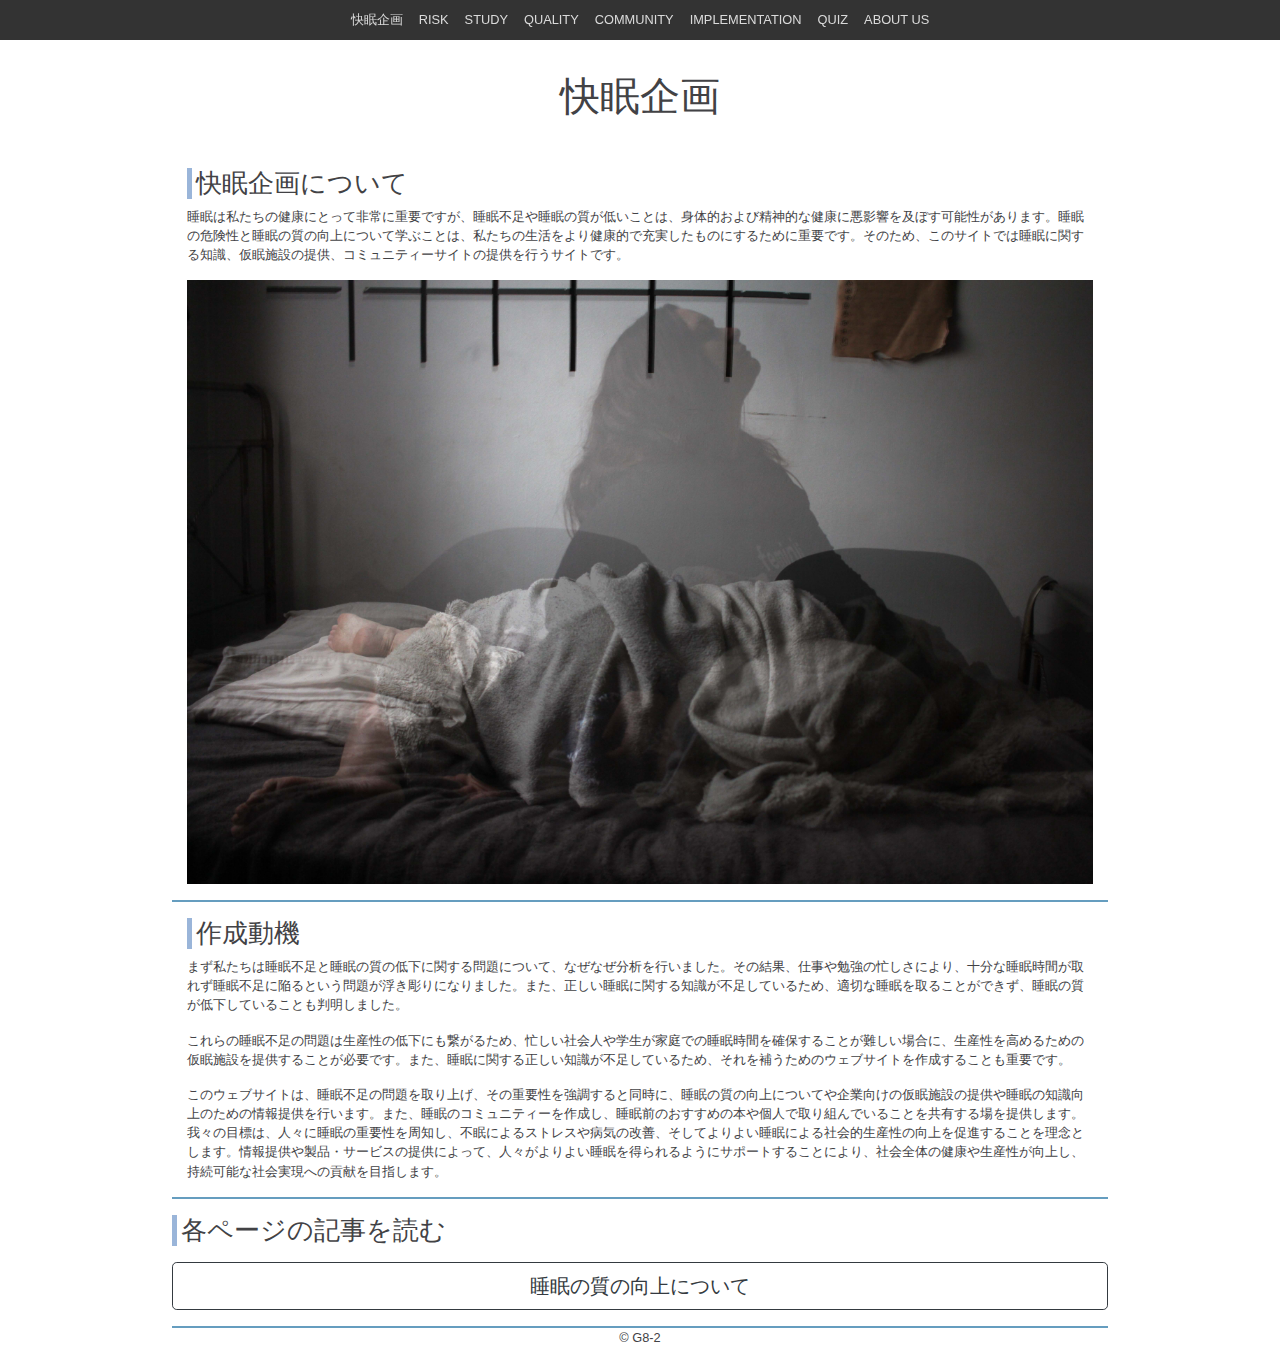
==== index.html @ 1ee4978c "[update] add botton on index.html" ====
<!DOCTYPE html>
<html lang="ja">
<head>
  <meta charset="UTF-8">
  <meta name="author" content="G8">
  <title>TOPページ | 快眠企画</title>
  <link rel="icon" href="favicon.ico">
  <meta name="viewport" content="width=device-width,initial-scale=1">

  <!-- css -->
  <link rel="stylesheet" href="assets/css/reset.css">
  <link rel="stylesheet" href="assets/css/bootstrap.min.css">
  <link rel="stylesheet" href="assets/css/style.css">
  <link rel="stylesheet" href="assets/css/hamberger.css">

  <!-- javascript -->
  <script src="assets/js/jquery.min.js"></script>
  <script src="assets/js/popper.min.js"></script>
  <script src="assets/js/bootstrap.min.js"></script>
  <script src="assets/js/main.js" defer></script>
</head>

<body>
  <div id="wrapper">
    <header class="d-flex align-items-center flex-grow-1 sticky-top">
      <input type="checkbox" id="overlay-input" />
      <label for="overlay-input" id="overlay-button"><span></span></label>
      <nav id="overlay">
        <ul class="uppercase-text d-flex gap-2 justify-content-between align-items-center mb-0">
          <li><a href="index.html">快眠企画</a></li>
          <li><a href="risk.html">risk</a></li>
          <li><a href="study.html">study</a></li>
          <li><a href="quality.html">quality</a></li>
          <li><a href="community.html">community</a></li>
          <li><a href="implementation.html">implementation</a></li>
          <li><a href="quiz.html">quiz</a></li>
          <li><a href="about us.html">about us</a></li>
      </nav>
    </header>
    
    <main>
      <h1 class="text-center mb-5">快眠企画</h1>

      <section class="container mb-3">
        <h2>快眠企画について</h2>
        <p>睡眠は私たちの健康にとって非常に重要ですが、睡眠不足や睡眠の質が低いことは、身体的および精神的な健康に悪影響を及ぼす可能性があります。睡眠の危険性と睡眠の質の向上について学ぶことは、私たちの生活をより健康的で充実したものにするために重要です。そのため、このサイトでは睡眠に関する知識、仮眠施設の提供、コミュニティーサイトの提供を行うサイトです。</p>
        <img class="img-fluid pb-3" src="assets/images/index_1.jpg" alt="サンプル画像">
      </section>  
      
      <section class="container mb-3">
        <h2>作成動機</h2>
        <p>まず私たちは睡眠不足と睡眠の質の低下に関する問題について、なぜなぜ分析を行いました。その結果、仕事や勉強の忙しさにより、十分な睡眠時間が取れず睡眠不足に陥るという問題が浮き彫りになりました。また、正しい睡眠に関する知識が不足しているため、適切な睡眠を取ることができず、睡眠の質が低下していることも判明しました。</p>
        <p>これらの睡眠不足の問題は生産性の低下にも繋がるため、忙しい社会人や学生が家庭での睡眠時間を確保することが難しい場合に、生産性を高めるための仮眠施設を提供することが必要です。また、睡眠に関する正しい知識が不足しているため、それを補うためのウェブサイトを作成することも重要です。</p>
        <p>このウェブサイトは、睡眠不足の問題を取り上げ、その重要性を強調すると同時に、睡眠の質の向上についてや企業向けの仮眠施設の提供や睡眠の知識向上のための情報提供を行います。また、睡眠のコミュニティーを作成し、睡眠前のおすすめの本や個人で取り組んでいることを共有する場を提供します。我々の目標は、人々に睡眠の重要性を周知し、不眠によるストレスや病気の改善、そしてよりよい睡眠による社会的生産性の向上を促進することを理念とします。情報提供や製品・サービスの提供によって、人々がよりよい睡眠を得られるようにサポートすることにより、社会全体の健康や生産性が向上し、持続可能な社会実現への貢献を目指します。</p>
      </section>

      <section>
        <h2>各ページの記事を読む</h2>
        <div class="my-3">
          <a href="quality.html"><button type="button" class="btn btn-outline-dark btn-lg btn-block mb-2">睡眠の質の向上について</button></a>
        </div>
      </section>

    </main>

    <footer>
		  © G8-2
    </footer>
    </div>
</body>
</html>
---- assets/css/style.css ----
@charset "utf-8";

/* Color Theme Swatches in Hex */
.Lippe-1-hex { color: #DCE4F2; }
.Lippe-2-hex { color: #9AB5D9; }
.Lippe-3-hex { color: #659DBF; }
.Lippe-4-hex { color: #F0F1F2; }
.Lippe-5-hex { color: #72DBF2; }

body, a {
  color: #424245;
  font-size: .8rem;
}

main, header nav {
  max-width: 1000px;
  margin: 0 auto;
}

.uppercase-text {
  text-transform: uppercase;
}

.gap-2 > * {
  margin: 0.5rem;
}

header {
  z-index: 1;
  width: 100%;
  background-color: rgba(0, 0, 0, .8);
  height: 40px;
}
header nav ul {
  height: 40px;
}
header nav ul li a {
  color: #DADADA;
}
header nav ul li a:hover {
  color: #f5f5f5;
  text-decoration: none;
}

main {
  min-height: calc(100vh - 80px);
  padding: 2rem 2rem 0 2rem;
}

footer {
  text-align: center;
  height: 40px;
}

.img-box {
  display: flex;
  justify-content: center;
  align-items: center;
  height: 100%;
}
.img-box img {
  width: 100%;
  margin-bottom: 20px;
}

section h2, section h6 {
  font-size: 1.6rem;
  border-left: 5px solid #9AB5D9;
  padding-left: 4px;
}

section {
  border-bottom: 2px solid #659DBF;
}

@media screen and (max-width: 900px) {
  
}
---- assets/css/hamberger.css ----
/* hambarger menu */
#overlay-button {
  display: none;
}
#overlay-button {
  padding: 18px 11px;
  z-index: 5;
  cursor: pointer;
  user-select: none;
}
#overlay-button span {
  height: 2px;
  width: 15px;
  margin-top: 8px;
  border-radius: 1px;
  background-color: #DCE4F2;
  position: relative;
  display: block;
  transition: all .2s ease-in-out;
}
#overlay-button span:before {
  top: -5px;
  visibility: visible;
}
#overlay-button span:after {
  top: 5px;
}
#overlay-button span:before, #overlay-button span:after {
  height: 2px;
  width: 15px;
  border-radius: 1px;
  background-color: #DCE4F2;
  position: absolute;
  content: "";
  transition: all .2s ease-in-out;
}
#overlay-button:hover span, #overlay-button:hover span:before, #overlay-button:hover span:after {
  background: #F0F1F2;
}
#overlay-input {
  display: none; 
}
#overlay-input:checked ~ #overlay {
  visibility: visible; 
}
#overlay-input:checked ~ #overlay-button:hover span, #overlay-input:checked ~ #overlay-button span {
  background: transparent;
}
#overlay-input:checked ~ #overlay-button span:before {
  transform: rotate(45deg) translate(7px, 7px);
}
#overlay-input:checked ~ #overlay-button span:after {
  transform: rotate(-45deg) translate(7px, -7px);
}

@media screen and (max-width: 600px) {

  /* hamberger menu */
  #overlay-button {
    display: block;
  }  
  #overlay {
    height: 100vh;
    width: 100vw;
    background: #659DBF;
    color: white;
    z-index: 2;
    visibility: hidden;
    position: fixed;
    top: 0;
    left: 0;
  }
  #overlay ul {
    display: flex;
    justify-content: center;
    align-items: center;
    flex-direction: column;
    text-align: center;
    height: 100vh;
    padding-left: 0;
    padding-top: 10vh;
    padding-bottom: 10vh;
    list-style-type: none;
  }
  #overlay ul li {
    padding: 1em;
  }
  #overlay ul li a {
    color: #fff;
    text-decoration: none;
    font-size: 1.5em;
  }
  #overlay ul li a:hover {
    color: #DCE4F2;
  }

}
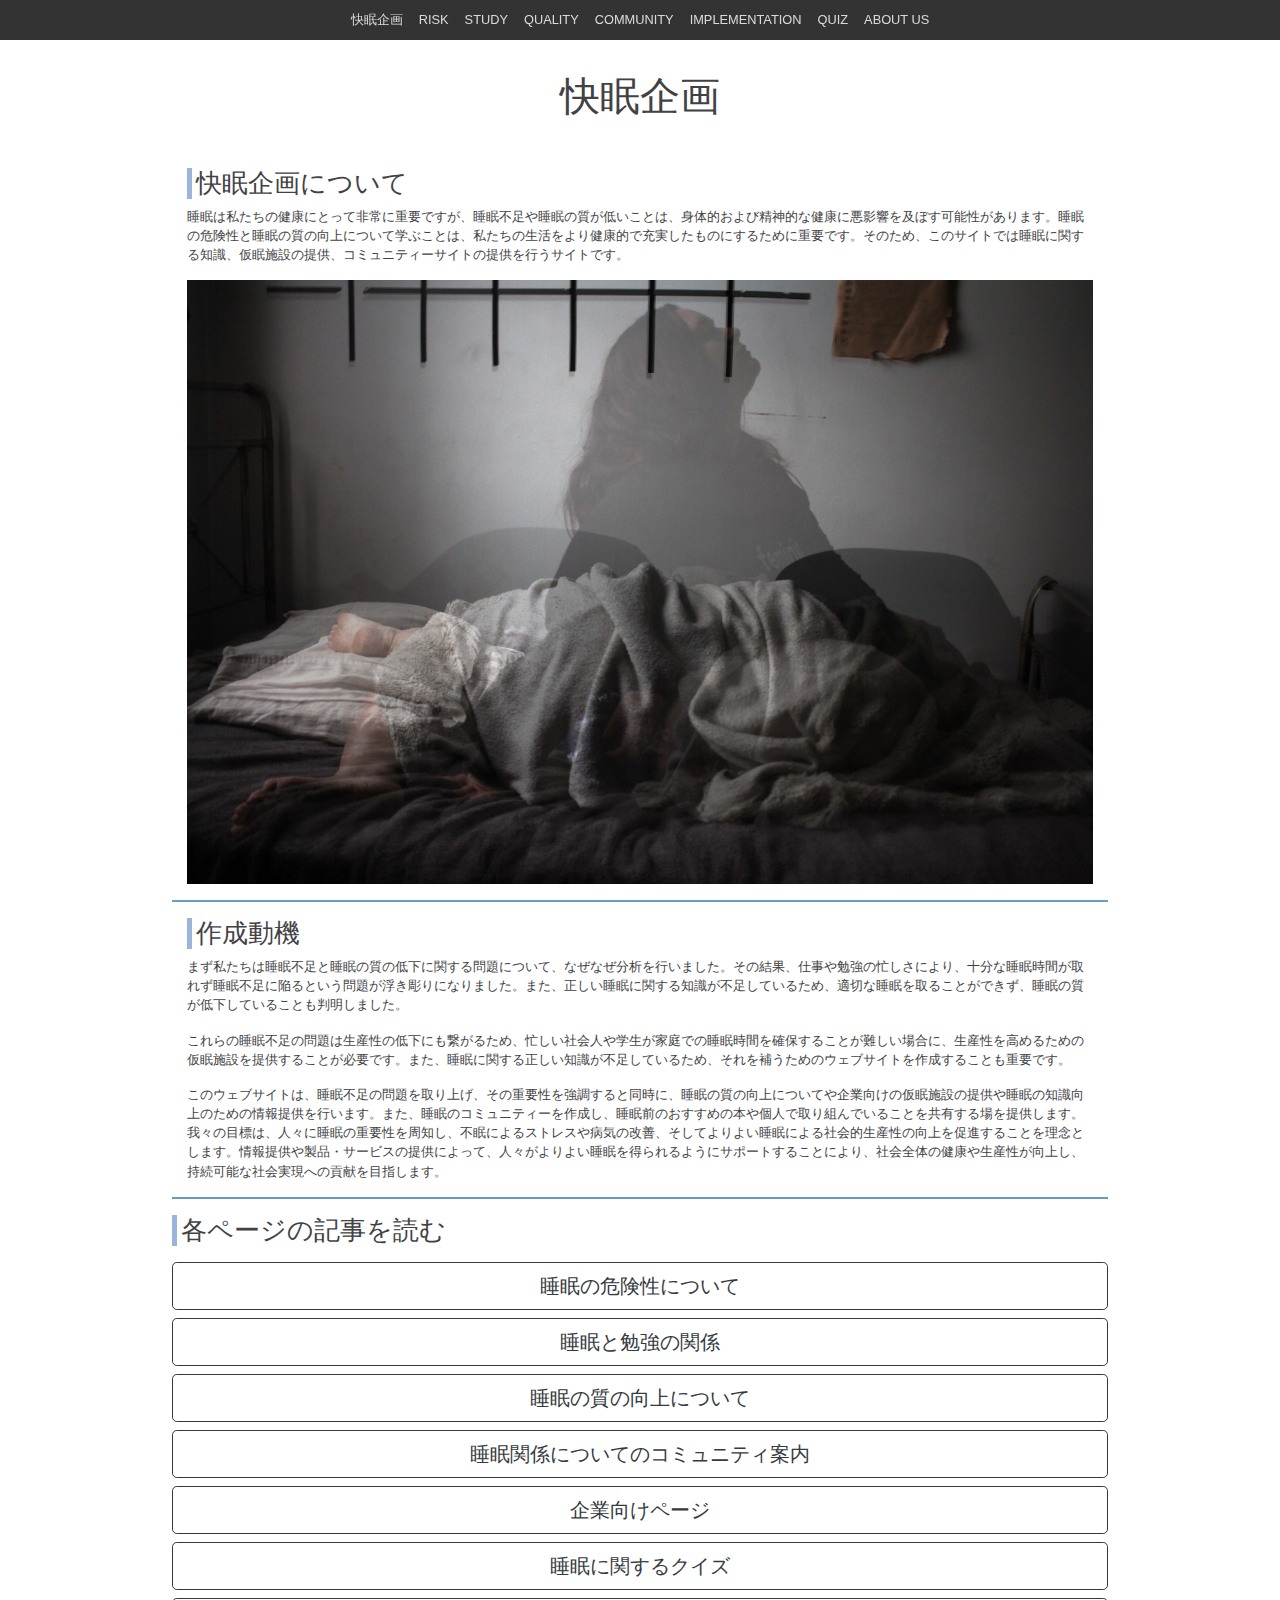
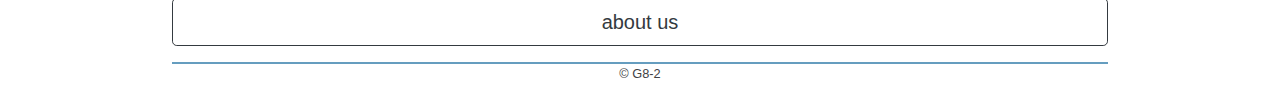
==== commit 1b42f68b: "[update] button index.html" ====
--- a/index.html
+++ b/index.html
@@ -57,7 +57,13 @@
       <section>
         <h2>各ページの記事を読む</h2>
         <div class="my-3">
+          <a href="risk.html"><button type="button" class="btn btn-outline-dark btn-lg btn-block mb-2">睡眠の危険性について</button></a>
+          <a href="study.html"><button type="button" class="btn btn-outline-dark btn-lg btn-block mb-2">睡眠と勉強の関係 </button></a>
           <a href="quality.html"><button type="button" class="btn btn-outline-dark btn-lg btn-block mb-2">睡眠の質の向上について</button></a>
+          <a href="community.html"><button type="button" class="btn btn-outline-dark btn-lg btn-block mb-2">睡眠関係についてのコミュニティ案内</button></a>
+          <a href="implementation.html"><button type="button" class="btn btn-outline-dark btn-lg btn-block mb-2">企業向けページ</button></a>
+          <a href="quiz.html"><button type="button" class="btn btn-outline-dark btn-lg btn-block mb-2">睡眠に関するクイズ</button></a>
+          <a href="aboutus.html"><button type="button" class="btn btn-outline-dark btn-lg btn-block mb-2">about us</button></a>
         </div>
       </section>
 
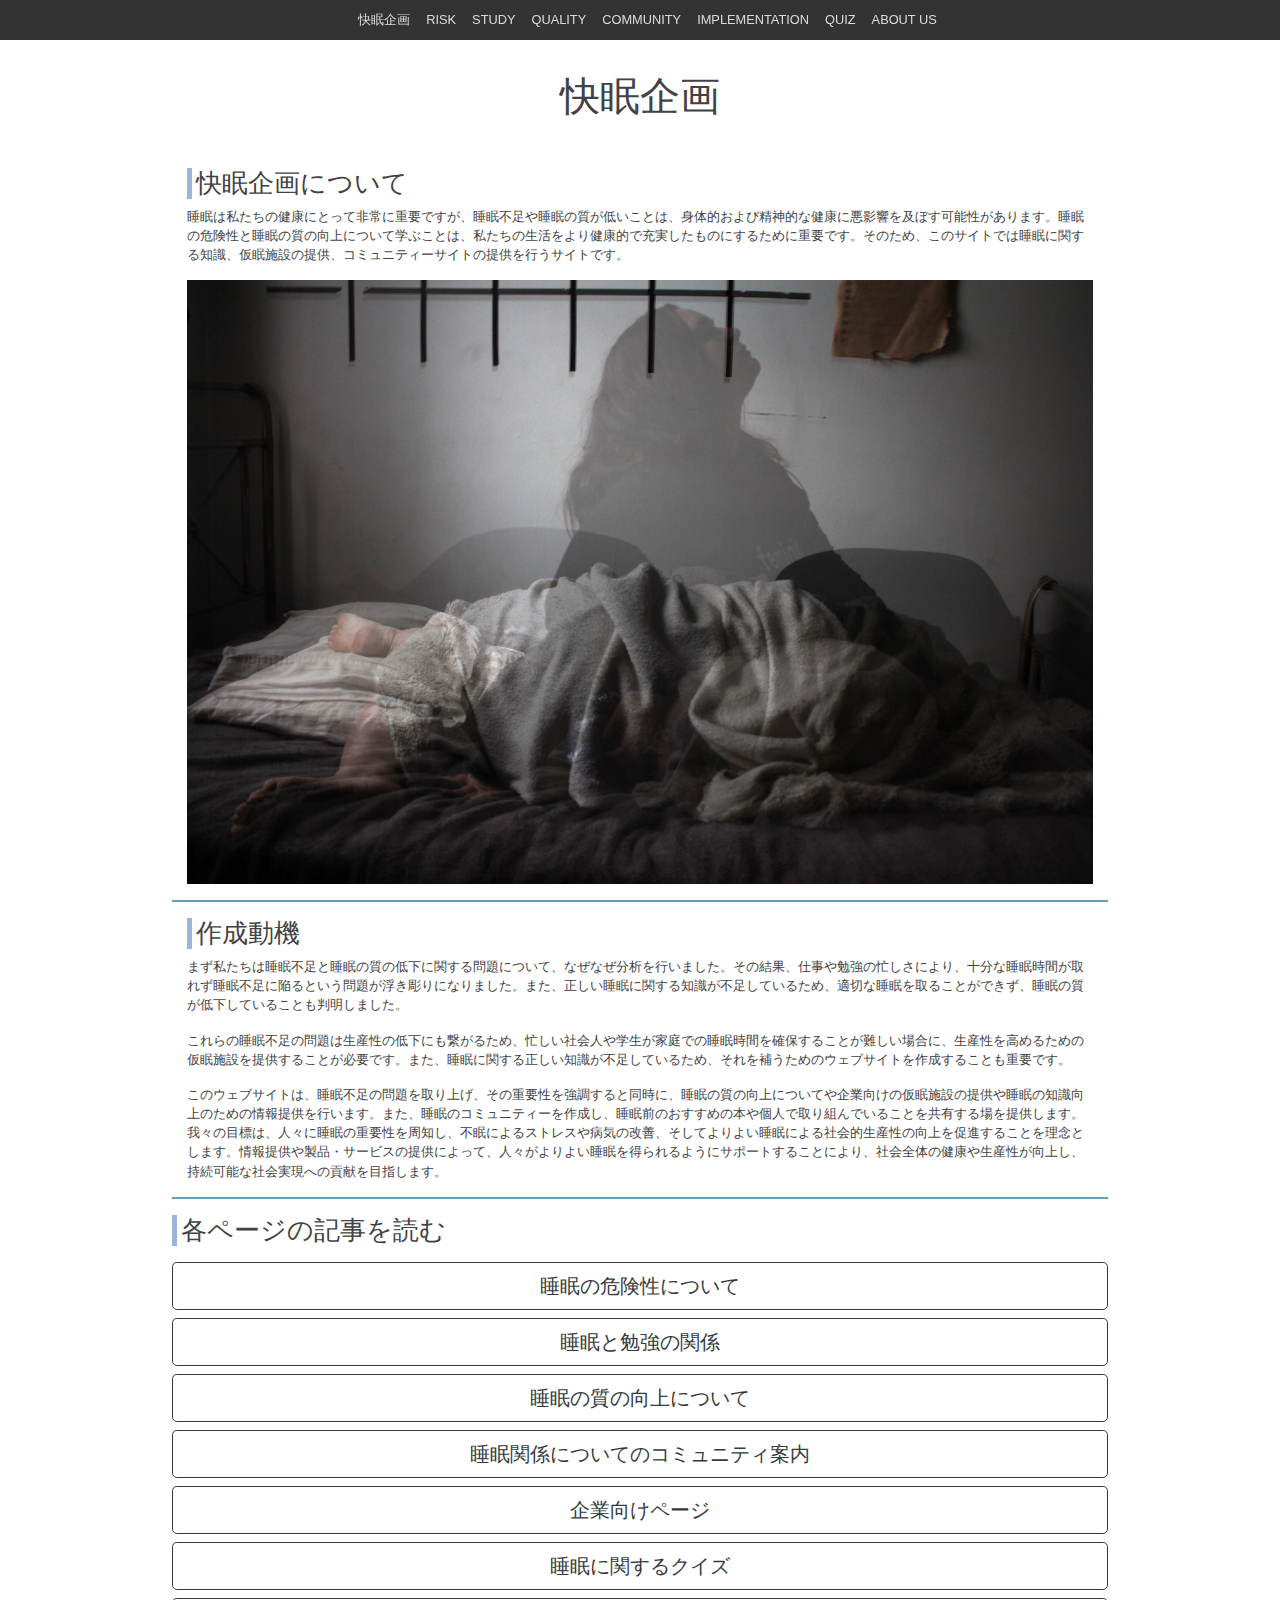
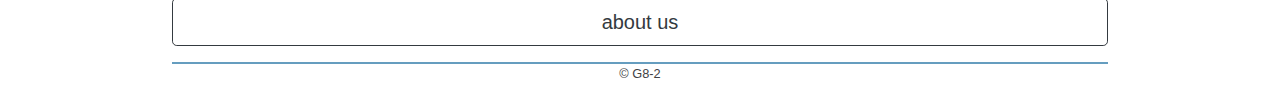
==== commit 3de3fadf: "[update] change nav-btn underline color" ====
--- a/index.html
+++ b/index.html
@@ -34,7 +34,7 @@
           <li><a href="community.html">community</a></li>
           <li><a href="implementation.html">implementation</a></li>
           <li><a href="quiz.html">quiz</a></li>
-          <li><a href="about us.html">about us</a></li>
+          <li><a href="aboutus.html">about us</a></li>
       </nav>
     </header>
     
@@ -56,7 +56,7 @@
 
       <section>
         <h2>各ページの記事を読む</h2>
-        <div class="my-3">
+        <div class="my-3 btn-list">
           <a href="risk.html"><button type="button" class="btn btn-outline-dark btn-lg btn-block mb-2">睡眠の危険性について</button></a>
           <a href="study.html"><button type="button" class="btn btn-outline-dark btn-lg btn-block mb-2">睡眠と勉強の関係 </button></a>
           <a href="quality.html"><button type="button" class="btn btn-outline-dark btn-lg btn-block mb-2">睡眠の質の向上について</button></a>
--- a/assets/css/style.css
+++ b/assets/css/style.css
@@ -52,6 +52,10 @@
   height: 40px;
 }
 
+ul {
+  padding-left: 15px;
+}
+
 .img-box {
   display: flex;
   justify-content: center;
@@ -73,6 +77,10 @@
   border-bottom: 2px solid #659DBF;
 }
 
+.btn-list a:hover {
+  text-decoration-color: white;
+}
+
 @media screen and (max-width: 900px) {
   
 }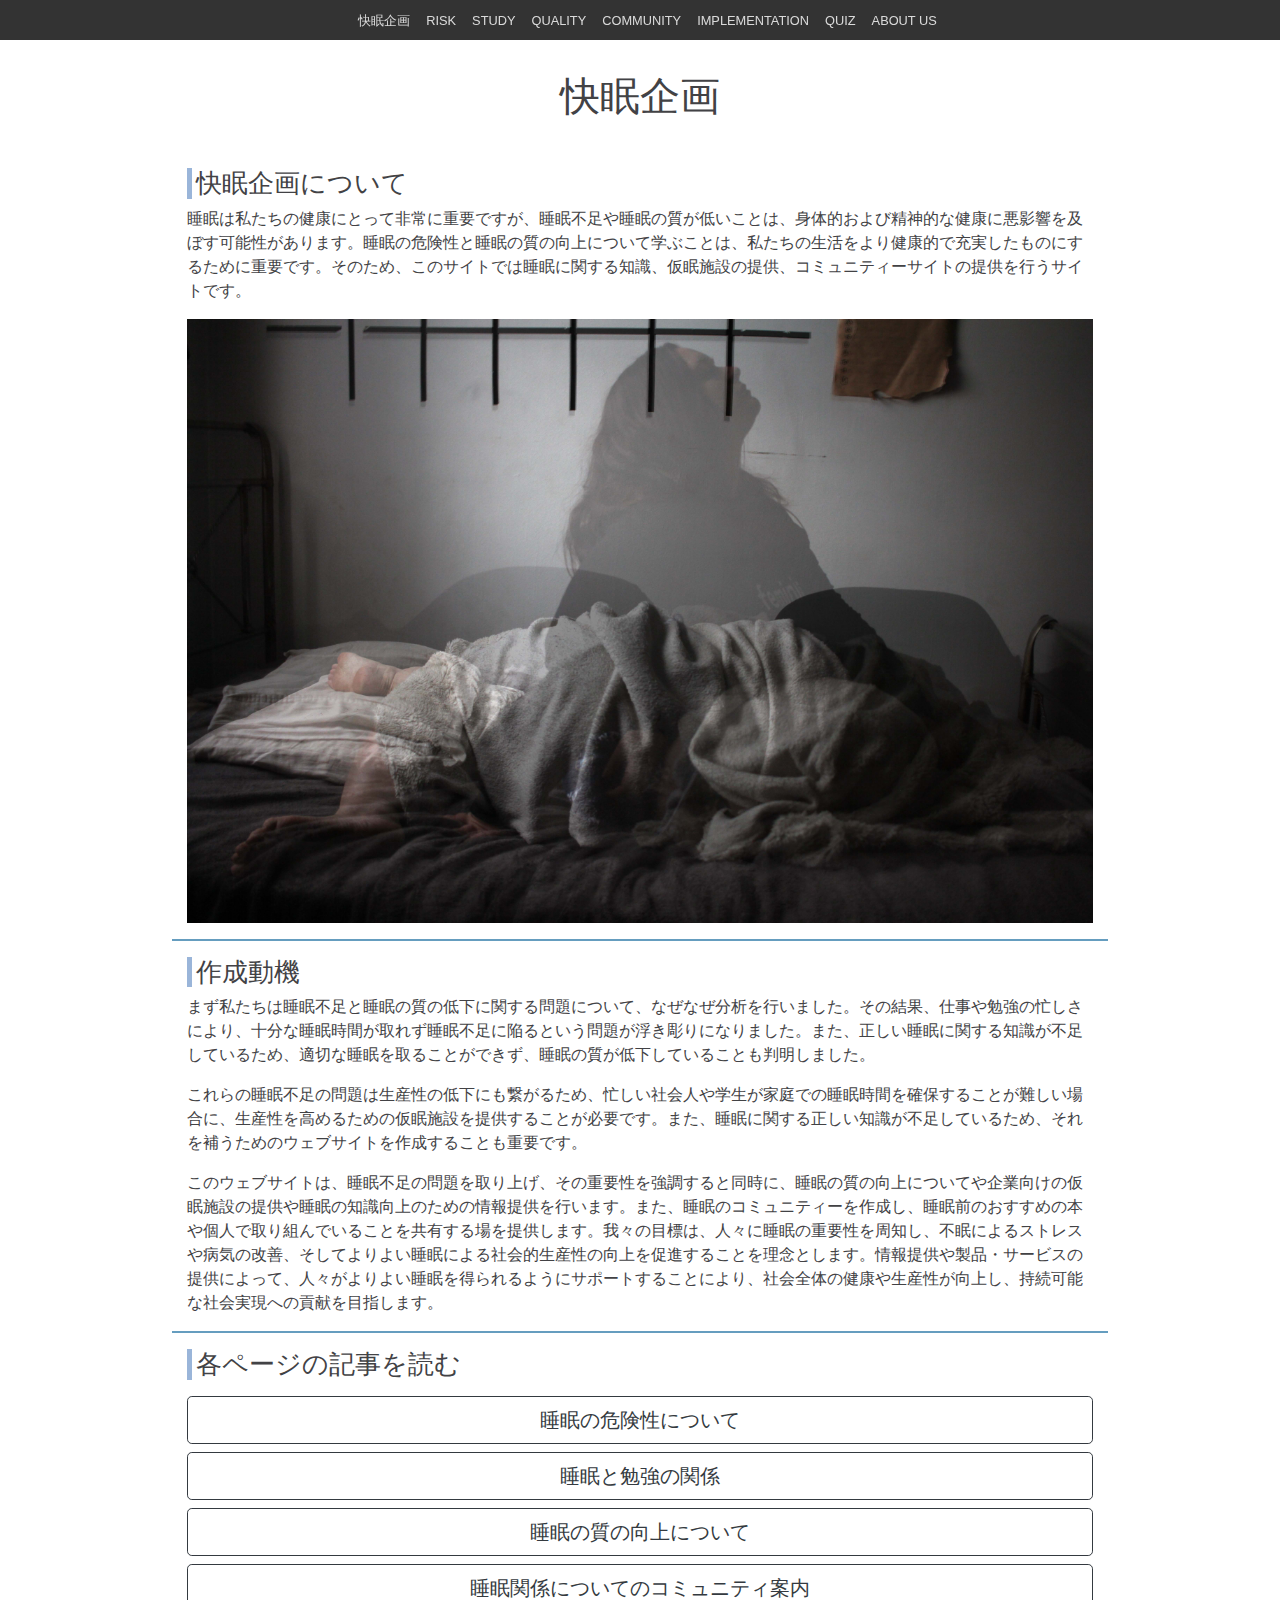
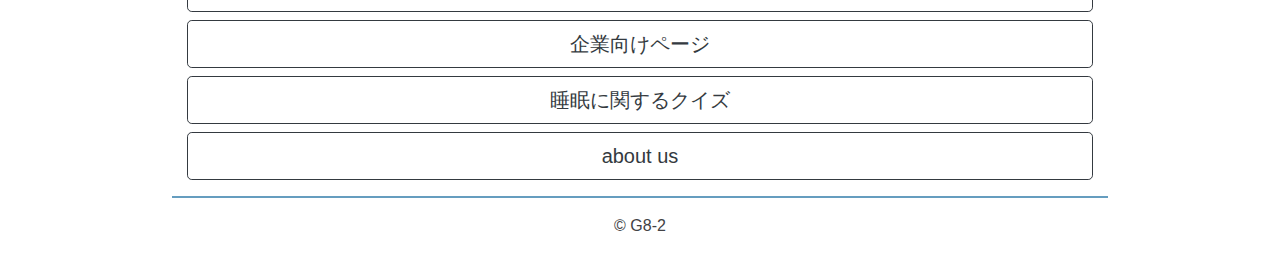
==== commit c4d3f565: "[fix] home button index" ====
--- a/index.html
+++ b/index.html
@@ -54,7 +54,7 @@
         <p>このウェブサイトは、睡眠不足の問題を取り上げ、その重要性を強調すると同時に、睡眠の質の向上についてや企業向けの仮眠施設の提供や睡眠の知識向上のための情報提供を行います。また、睡眠のコミュニティーを作成し、睡眠前のおすすめの本や個人で取り組んでいることを共有する場を提供します。我々の目標は、人々に睡眠の重要性を周知し、不眠によるストレスや病気の改善、そしてよりよい睡眠による社会的生産性の向上を促進することを理念とします。情報提供や製品・サービスの提供によって、人々がよりよい睡眠を得られるようにサポートすることにより、社会全体の健康や生産性が向上し、持続可能な社会実現への貢献を目指します。</p>
       </section>
 
-      <section>
+      <section class="container mb-3">
         <h2>各ページの記事を読む</h2>
         <div class="my-3 btn-list">
           <a href="risk.html"><button type="button" class="btn btn-outline-dark btn-lg btn-block mb-2">睡眠の危険性について</button></a>
--- a/assets/css/style.css
+++ b/assets/css/style.css
@@ -9,7 +9,7 @@
 
 body, a {
   color: #424245;
-  font-size: .8rem;
+  font-size: 16px;
 }
 
 main, header nav {
@@ -36,6 +36,7 @@
 }
 header nav ul li a {
   color: #DADADA;
+  font-size: .8rem;
 }
 header nav ul li a:hover {
   color: #f5f5f5;
@@ -81,6 +82,10 @@
   text-decoration-color: white;
 }
 
+.theme-label {
+  display: block;
+}
+
 @media screen and (max-width: 900px) {
   
 }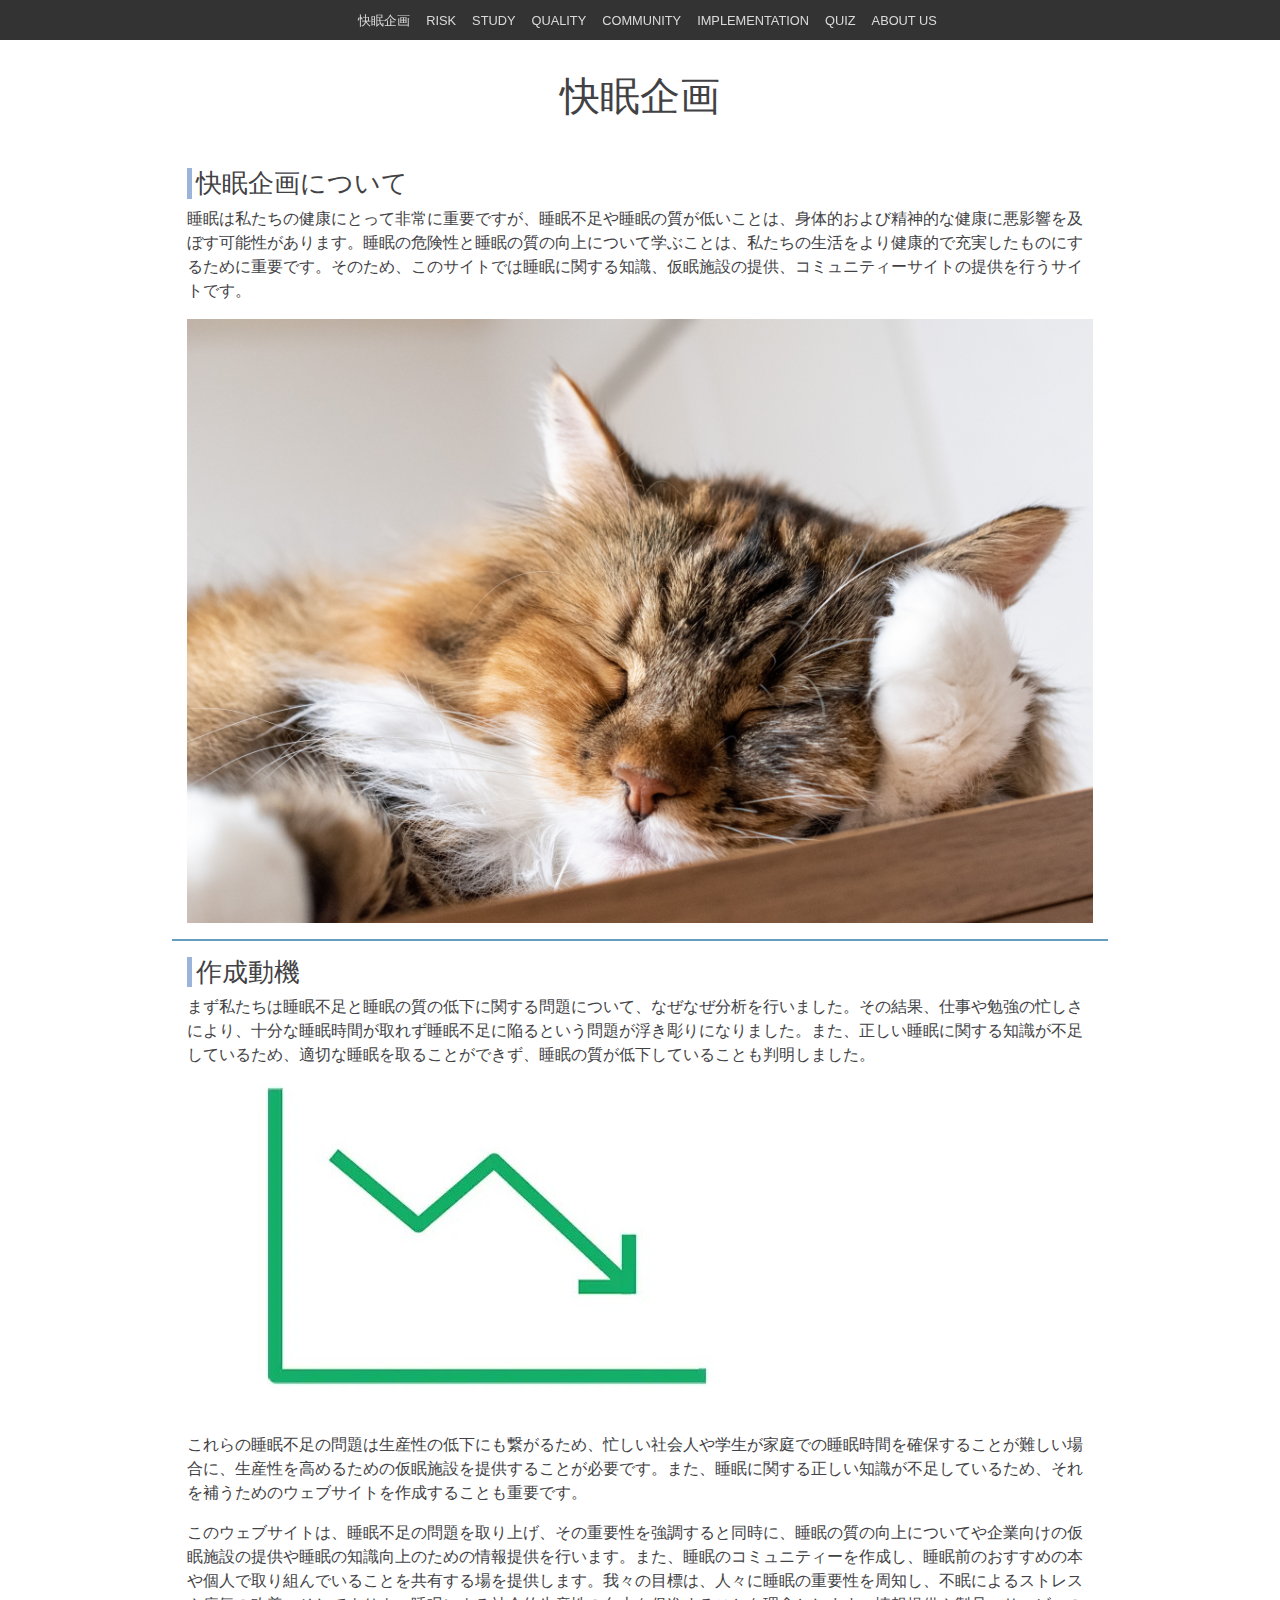
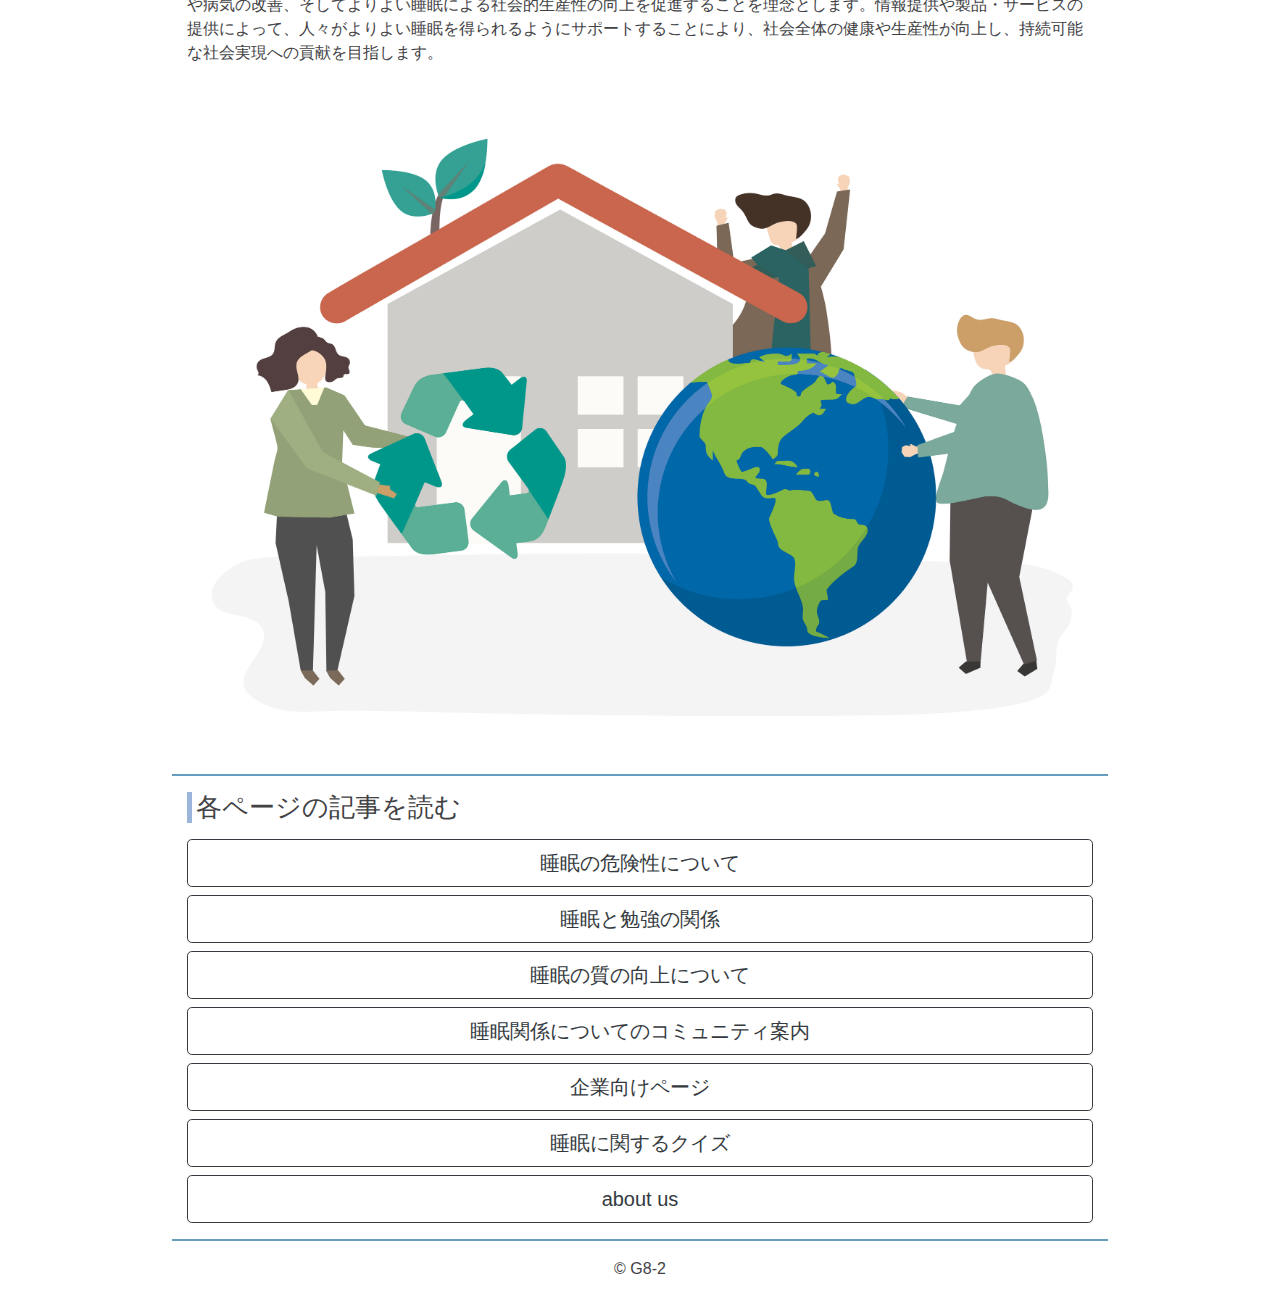
==== commit 8ca0606b: "[update] images index" ====
--- a/index.html
+++ b/index.html
@@ -44,14 +44,16 @@
       <section class="container mb-3">
         <h2>快眠企画について</h2>
         <p>睡眠は私たちの健康にとって非常に重要ですが、睡眠不足や睡眠の質が低いことは、身体的および精神的な健康に悪影響を及ぼす可能性があります。睡眠の危険性と睡眠の質の向上について学ぶことは、私たちの生活をより健康的で充実したものにするために重要です。そのため、このサイトでは睡眠に関する知識、仮眠施設の提供、コミュニティーサイトの提供を行うサイトです。</p>
-        <img class="img-fluid pb-3" src="assets/images/index_1.jpg" alt="サンプル画像">
+        <img class="img-fluid pb-3" src="assets/images/index_2.jpg" alt="サンプル画像">
       </section>  
       
       <section class="container mb-3">
         <h2>作成動機</h2>
         <p>まず私たちは睡眠不足と睡眠の質の低下に関する問題について、なぜなぜ分析を行いました。その結果、仕事や勉強の忙しさにより、十分な睡眠時間が取れず睡眠不足に陥るという問題が浮き彫りになりました。また、正しい睡眠に関する知識が不足しているため、適切な睡眠を取ることができず、睡眠の質が低下していることも判明しました。</p>
+        <img class="img-fluid pb-3" src="assets/images/index_4.jpg" alt="サンプル画像">
         <p>これらの睡眠不足の問題は生産性の低下にも繋がるため、忙しい社会人や学生が家庭での睡眠時間を確保することが難しい場合に、生産性を高めるための仮眠施設を提供することが必要です。また、睡眠に関する正しい知識が不足しているため、それを補うためのウェブサイトを作成することも重要です。</p>
         <p>このウェブサイトは、睡眠不足の問題を取り上げ、その重要性を強調すると同時に、睡眠の質の向上についてや企業向けの仮眠施設の提供や睡眠の知識向上のための情報提供を行います。また、睡眠のコミュニティーを作成し、睡眠前のおすすめの本や個人で取り組んでいることを共有する場を提供します。我々の目標は、人々に睡眠の重要性を周知し、不眠によるストレスや病気の改善、そしてよりよい睡眠による社会的生産性の向上を促進することを理念とします。情報提供や製品・サービスの提供によって、人々がよりよい睡眠を得られるようにサポートすることにより、社会全体の健康や生産性が向上し、持続可能な社会実現への貢献を目指します。</p>
+        <img class="img-fluid pb-3" src="assets/images/index_5.jpg" alt="サンプル画像">
       </section>
 
       <section class="container mb-3">
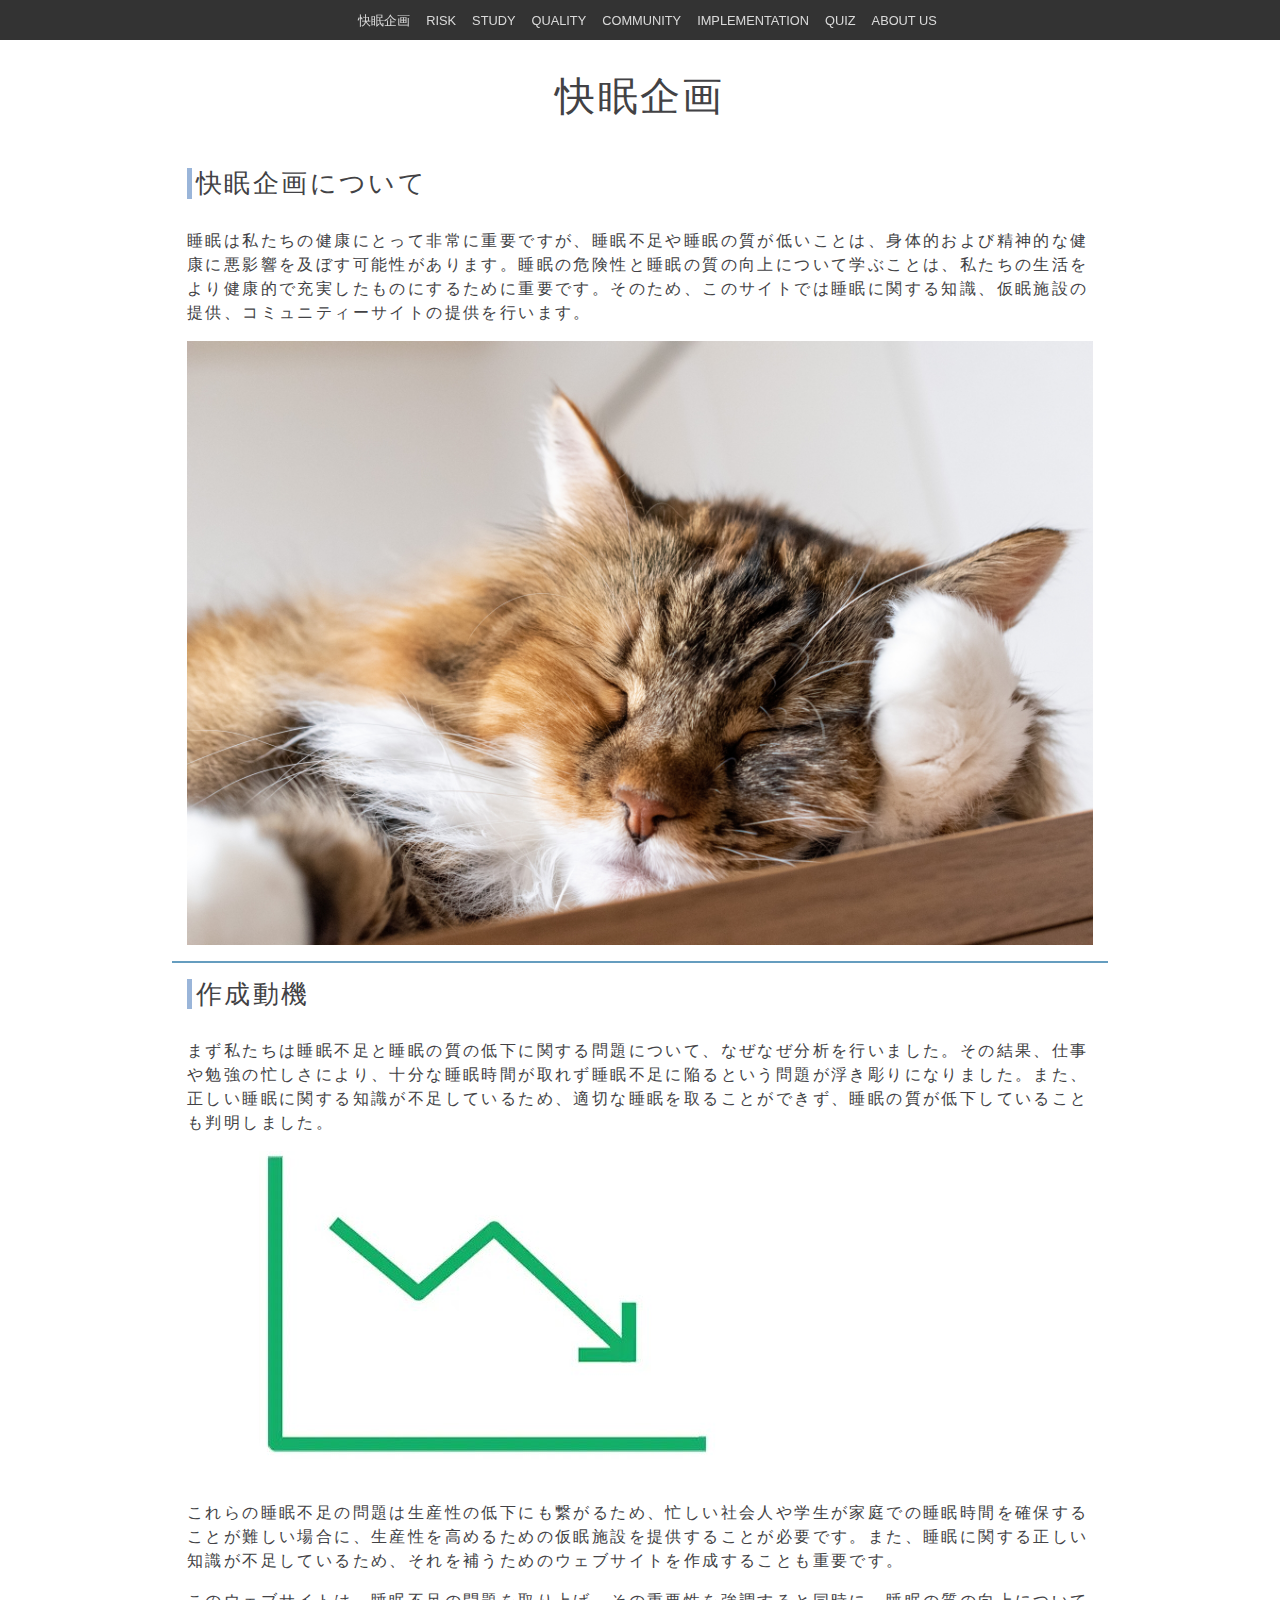
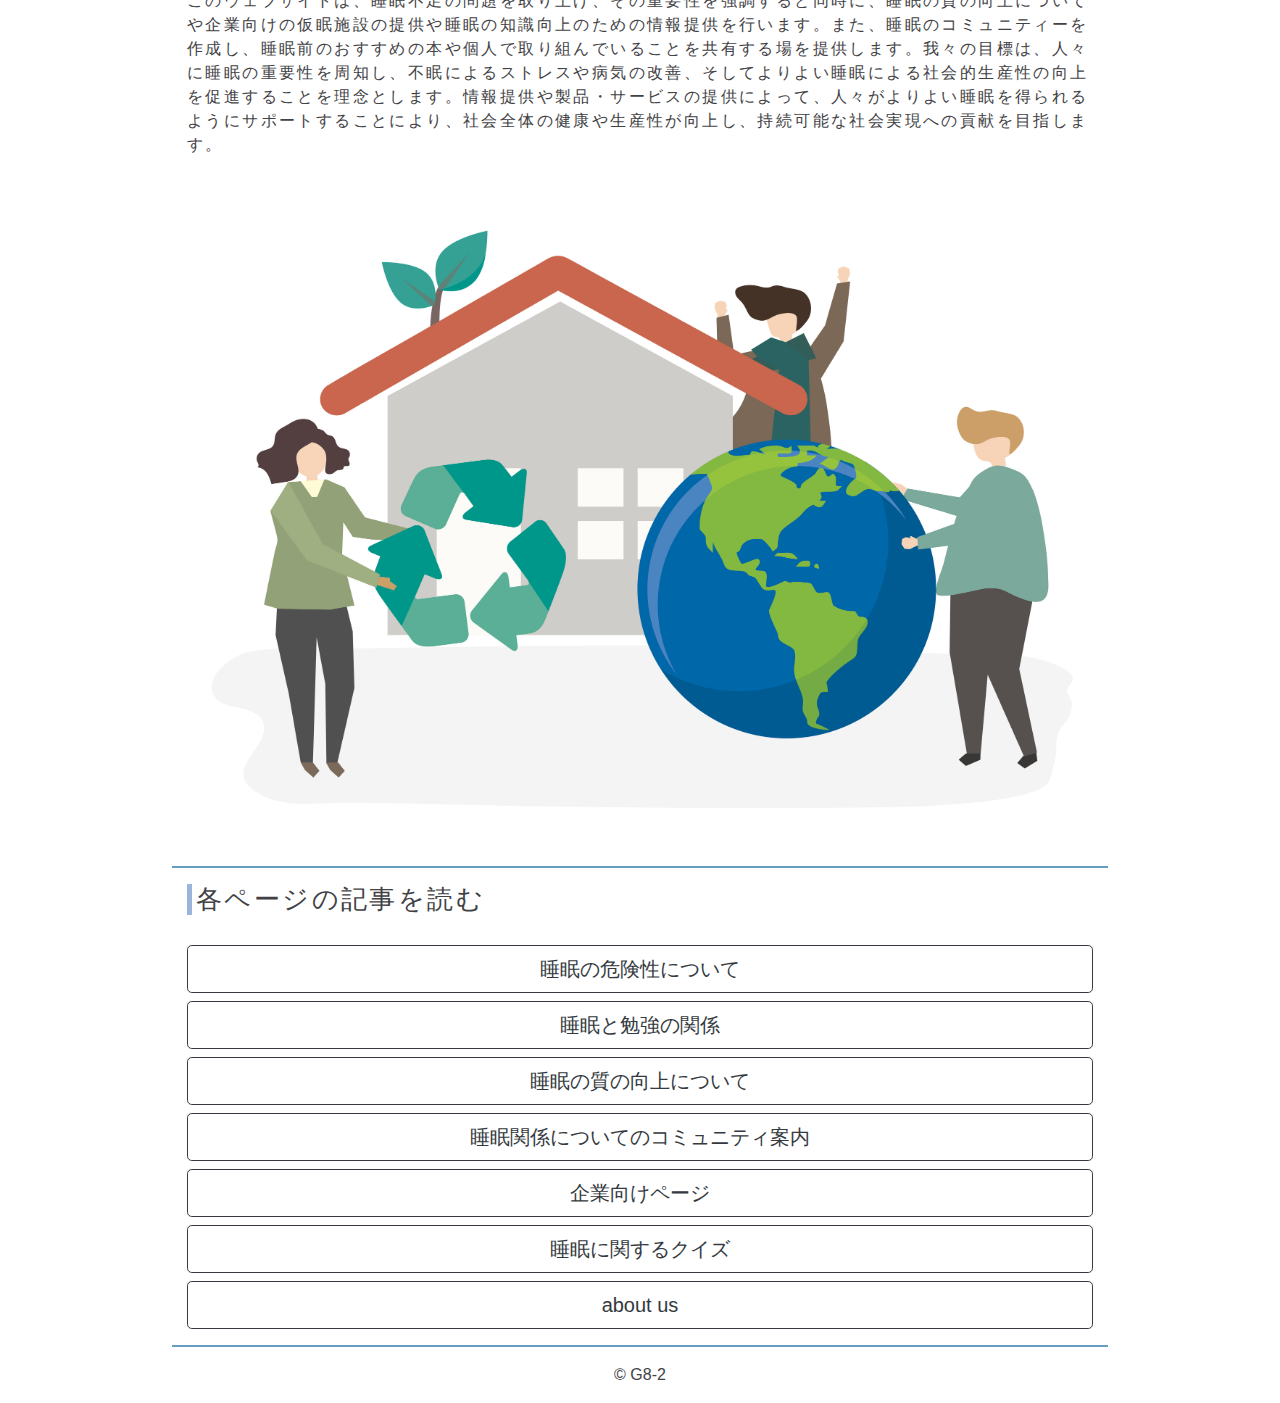
==== commit 1dfa262e: "[fix] index" ====
--- a/index.html
+++ b/index.html
@@ -43,7 +43,7 @@
 
       <section class="container mb-3">
         <h2>快眠企画について</h2>
-        <p>睡眠は私たちの健康にとって非常に重要ですが、睡眠不足や睡眠の質が低いことは、身体的および精神的な健康に悪影響を及ぼす可能性があります。睡眠の危険性と睡眠の質の向上について学ぶことは、私たちの生活をより健康的で充実したものにするために重要です。そのため、このサイトでは睡眠に関する知識、仮眠施設の提供、コミュニティーサイトの提供を行うサイトです。</p>
+        <p>睡眠は私たちの健康にとって非常に重要ですが、睡眠不足や睡眠の質が低いことは、身体的および精神的な健康に悪影響を及ぼす可能性があります。睡眠の危険性と睡眠の質の向上について学ぶことは、私たちの生活をより健康的で充実したものにするために重要です。そのため、このサイトでは睡眠に関する知識、仮眠施設の提供、コミュニティーサイトの提供を行います。</p>
         <img class="img-fluid pb-3" src="assets/images/index_2.jpg" alt="サンプル画像">
       </section>  
       
--- a/assets/css/style.css
+++ b/assets/css/style.css
@@ -46,6 +46,7 @@
 main {
   min-height: calc(100vh - 80px);
   padding: 2rem 2rem 0 2rem;
+  letter-spacing: .15rem;
 }
 
 footer {
@@ -68,24 +69,53 @@
   margin-bottom: 20px;
 }
 
-section h2, section h6 {
+section {
+  border-bottom: 2px solid #659DBF;
+}
+
+section h2 {
   font-size: 1.6rem;
   border-left: 5px solid #9AB5D9;
   padding-left: 4px;
+  margin-bottom: 30px;
 }
 
-section {
-  border-bottom: 2px solid #659DBF;
+section h3 {
+  font-size: 1.3rem;
+}
+
+section h4 {
+  margin-top: 30px;
+  font-size: 1.1rem;
+  font-weight: bold;
+}
+
+.theme-text {
+  text-decoration: underline;
+  text-decoration-color: #72DBF2;
 }
 
 .btn-list a:hover {
   text-decoration-color: white;
 }
 
-.theme-label {
-  display: block;
+#member-cards {
+  justify-content: space-between;
+  flex-wrap: wrap;
 }
 
-@media screen and (max-width: 900px) {
-  
+#member-cards .card-title {
+  text-transform: uppercase;
+}
+
+#reference-list li a {
+  color: #659DBF;
+  text-decoration: underline;
+  text-decoration-color: #659DBF; 
+}
+
+#reference-list li a:hover {
+  color: #9AB5D9;
+  text-decoration: underline;
+  text-decoration-color: #9AB5D9; 
 }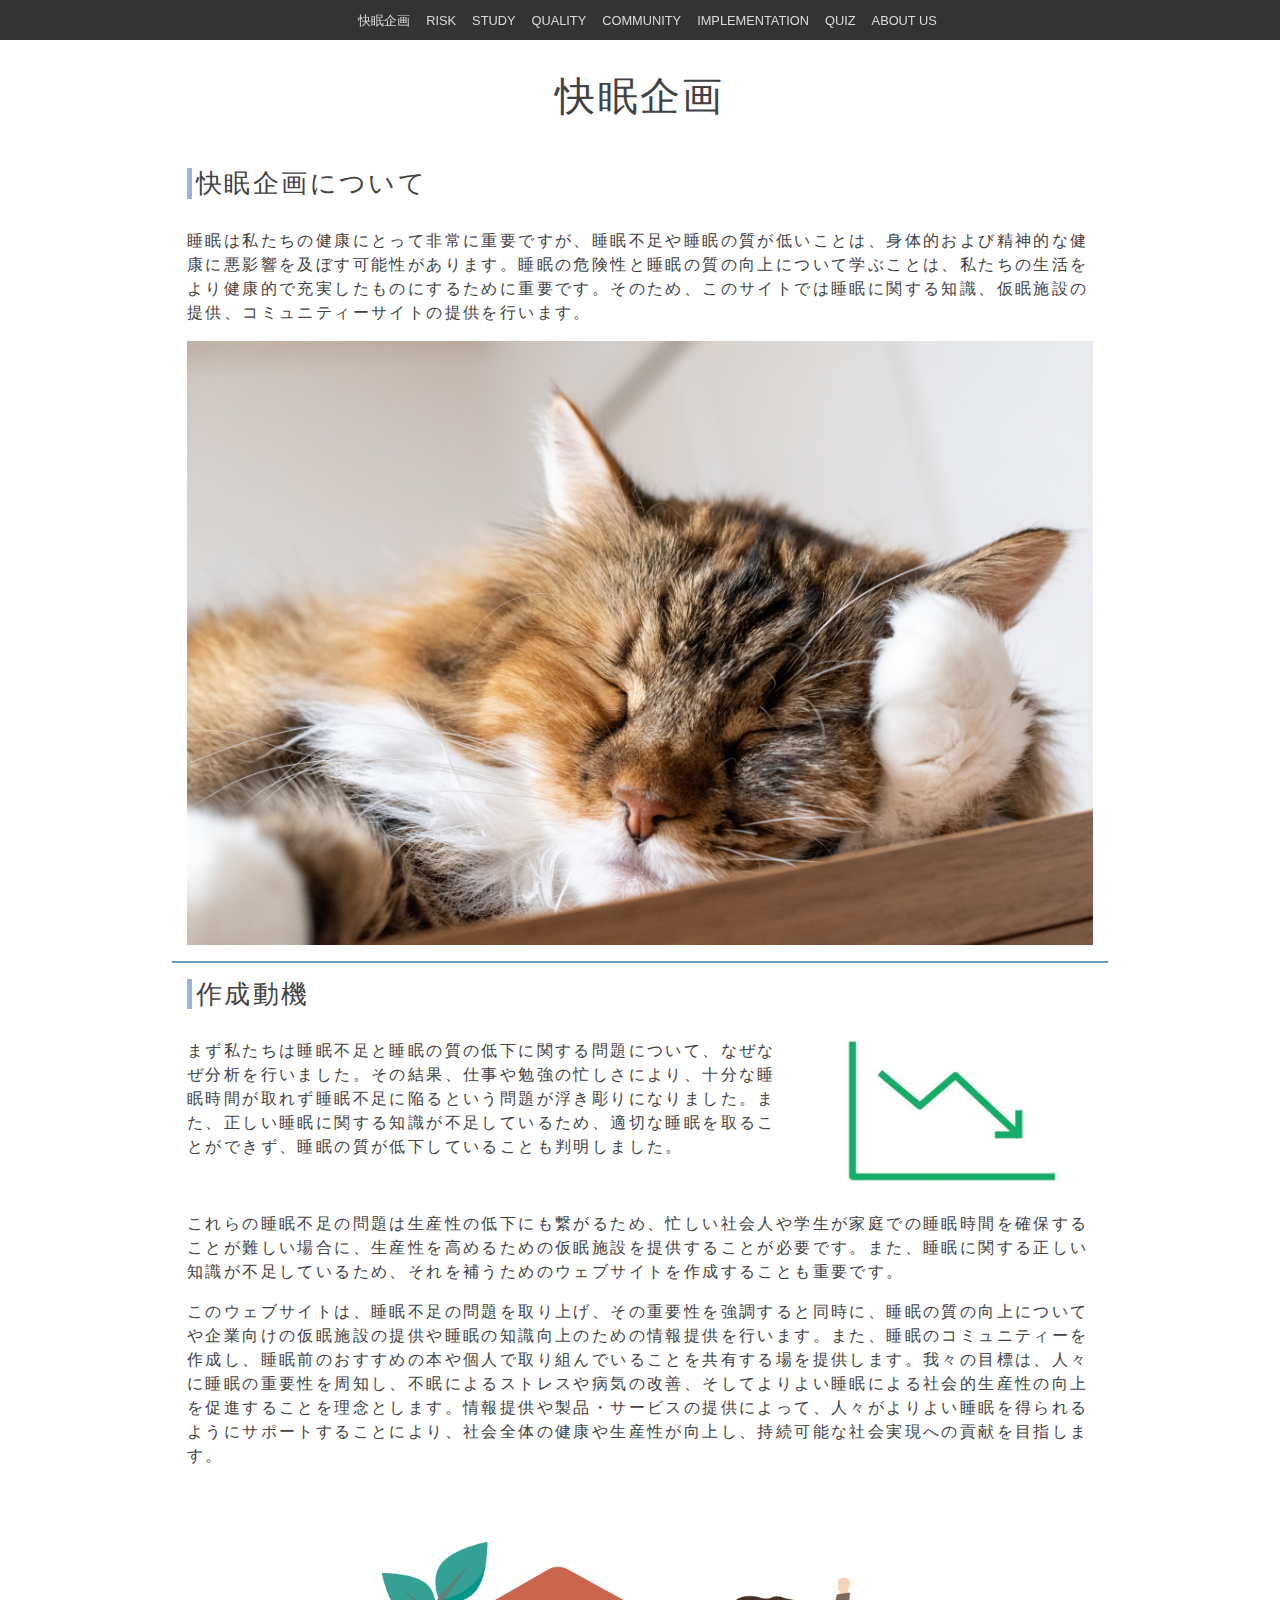
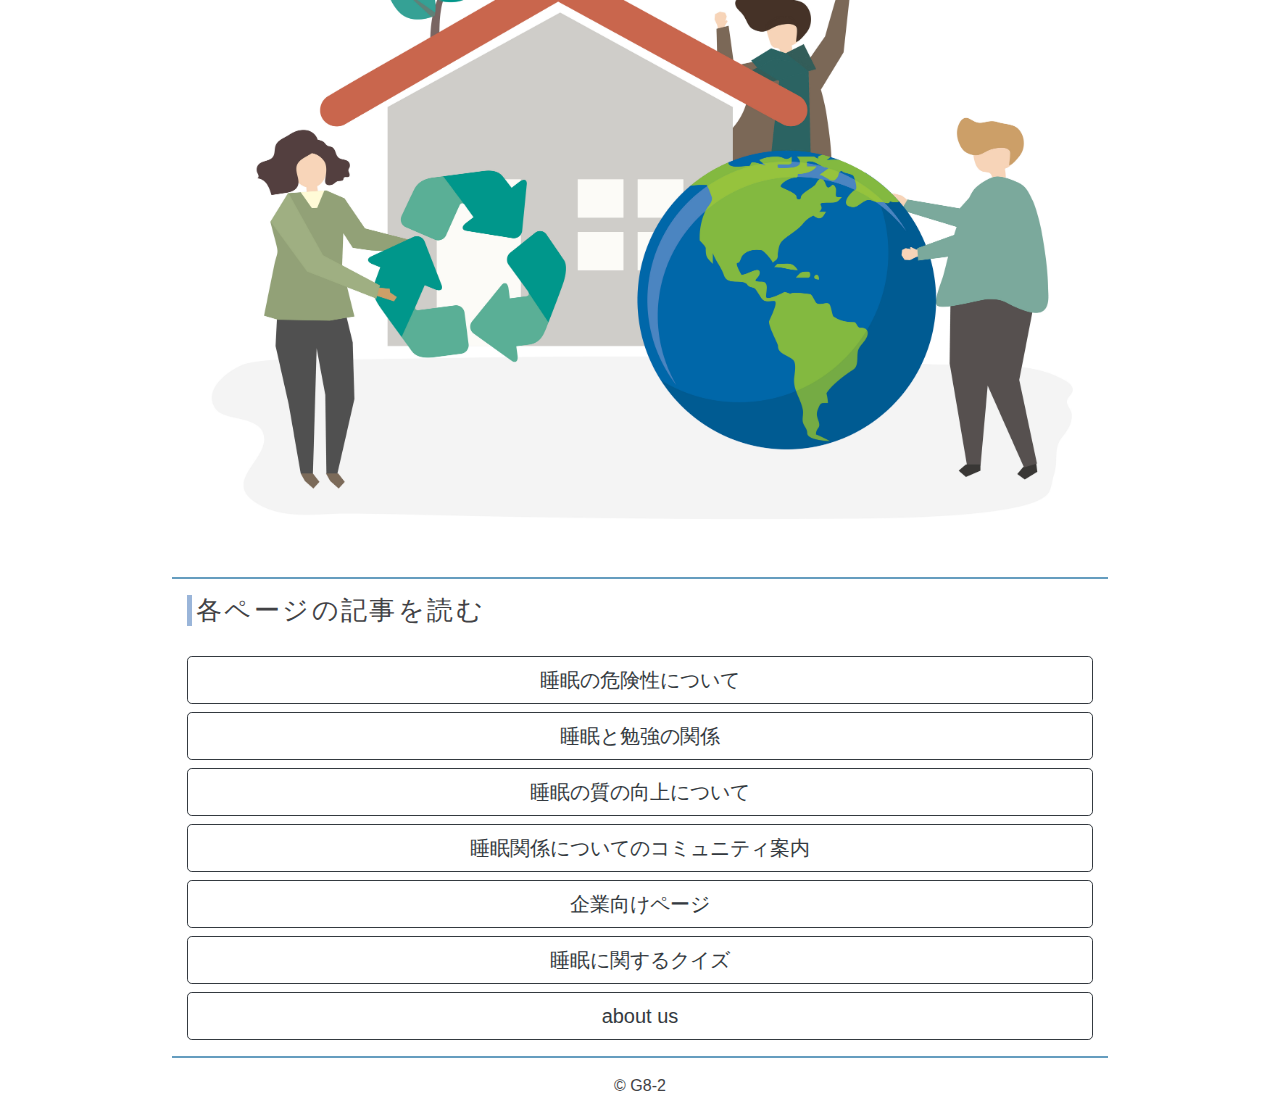
==== commit 6b218f4e: "[update] image position" ====
--- a/index.html
+++ b/index.html
@@ -49,8 +49,14 @@
       
       <section class="container mb-3">
         <h2>作成動機</h2>
-        <p>まず私たちは睡眠不足と睡眠の質の低下に関する問題について、なぜなぜ分析を行いました。その結果、仕事や勉強の忙しさにより、十分な睡眠時間が取れず睡眠不足に陥るという問題が浮き彫りになりました。また、正しい睡眠に関する知識が不足しているため、適切な睡眠を取ることができず、睡眠の質が低下していることも判明しました。</p>
-        <img class="img-fluid pb-3" src="assets/images/index_4.jpg" alt="サンプル画像">
+        <div class="row">
+          <div class="col-12 col-md-8">
+            <p>まず私たちは睡眠不足と睡眠の質の低下に関する問題について、なぜなぜ分析を行いました。その結果、仕事や勉強の忙しさにより、十分な睡眠時間が取れず睡眠不足に陥るという問題が浮き彫りになりました。また、正しい睡眠に関する知識が不足しているため、適切な睡眠を取ることができず、睡眠の質が低下していることも判明しました。</p>
+          </div>
+          <div class="col-12 col-md-4">
+            <img class="img-fluid pb-3" src="assets/images/index_4.jpg" alt="サンプル画像">
+          </div>
+        </div>
         <p>これらの睡眠不足の問題は生産性の低下にも繋がるため、忙しい社会人や学生が家庭での睡眠時間を確保することが難しい場合に、生産性を高めるための仮眠施設を提供することが必要です。また、睡眠に関する正しい知識が不足しているため、それを補うためのウェブサイトを作成することも重要です。</p>
         <p>このウェブサイトは、睡眠不足の問題を取り上げ、その重要性を強調すると同時に、睡眠の質の向上についてや企業向けの仮眠施設の提供や睡眠の知識向上のための情報提供を行います。また、睡眠のコミュニティーを作成し、睡眠前のおすすめの本や個人で取り組んでいることを共有する場を提供します。我々の目標は、人々に睡眠の重要性を周知し、不眠によるストレスや病気の改善、そしてよりよい睡眠による社会的生産性の向上を促進することを理念とします。情報提供や製品・サービスの提供によって、人々がよりよい睡眠を得られるようにサポートすることにより、社会全体の健康や生産性が向上し、持続可能な社会実現への貢献を目指します。</p>
         <img class="img-fluid pb-3" src="assets/images/index_5.jpg" alt="サンプル画像">
--- a/assets/css/style.css
+++ b/assets/css/style.css
@@ -90,6 +90,27 @@
   font-weight: bold;
 }
 
+.list-border-bottom > li {
+  margin-top: 20px;
+  padding-bottom: 20px;
+  border-bottom: 2px solid #659DBF;
+}
+.list-border-bottom > li:last-child {
+  border: none;
+}
+
+.btn-blue {
+  color: #fff;
+  background-color: #659DBF;
+  border-color: #659DBF;
+}
+
+.btn-blue:hover {
+  color: #fff;
+  background-color: #72DBF2;
+  border-color: #72DBF2;
+}
+
 .theme-text {
   text-decoration: underline;
   text-decoration-color: #72DBF2;
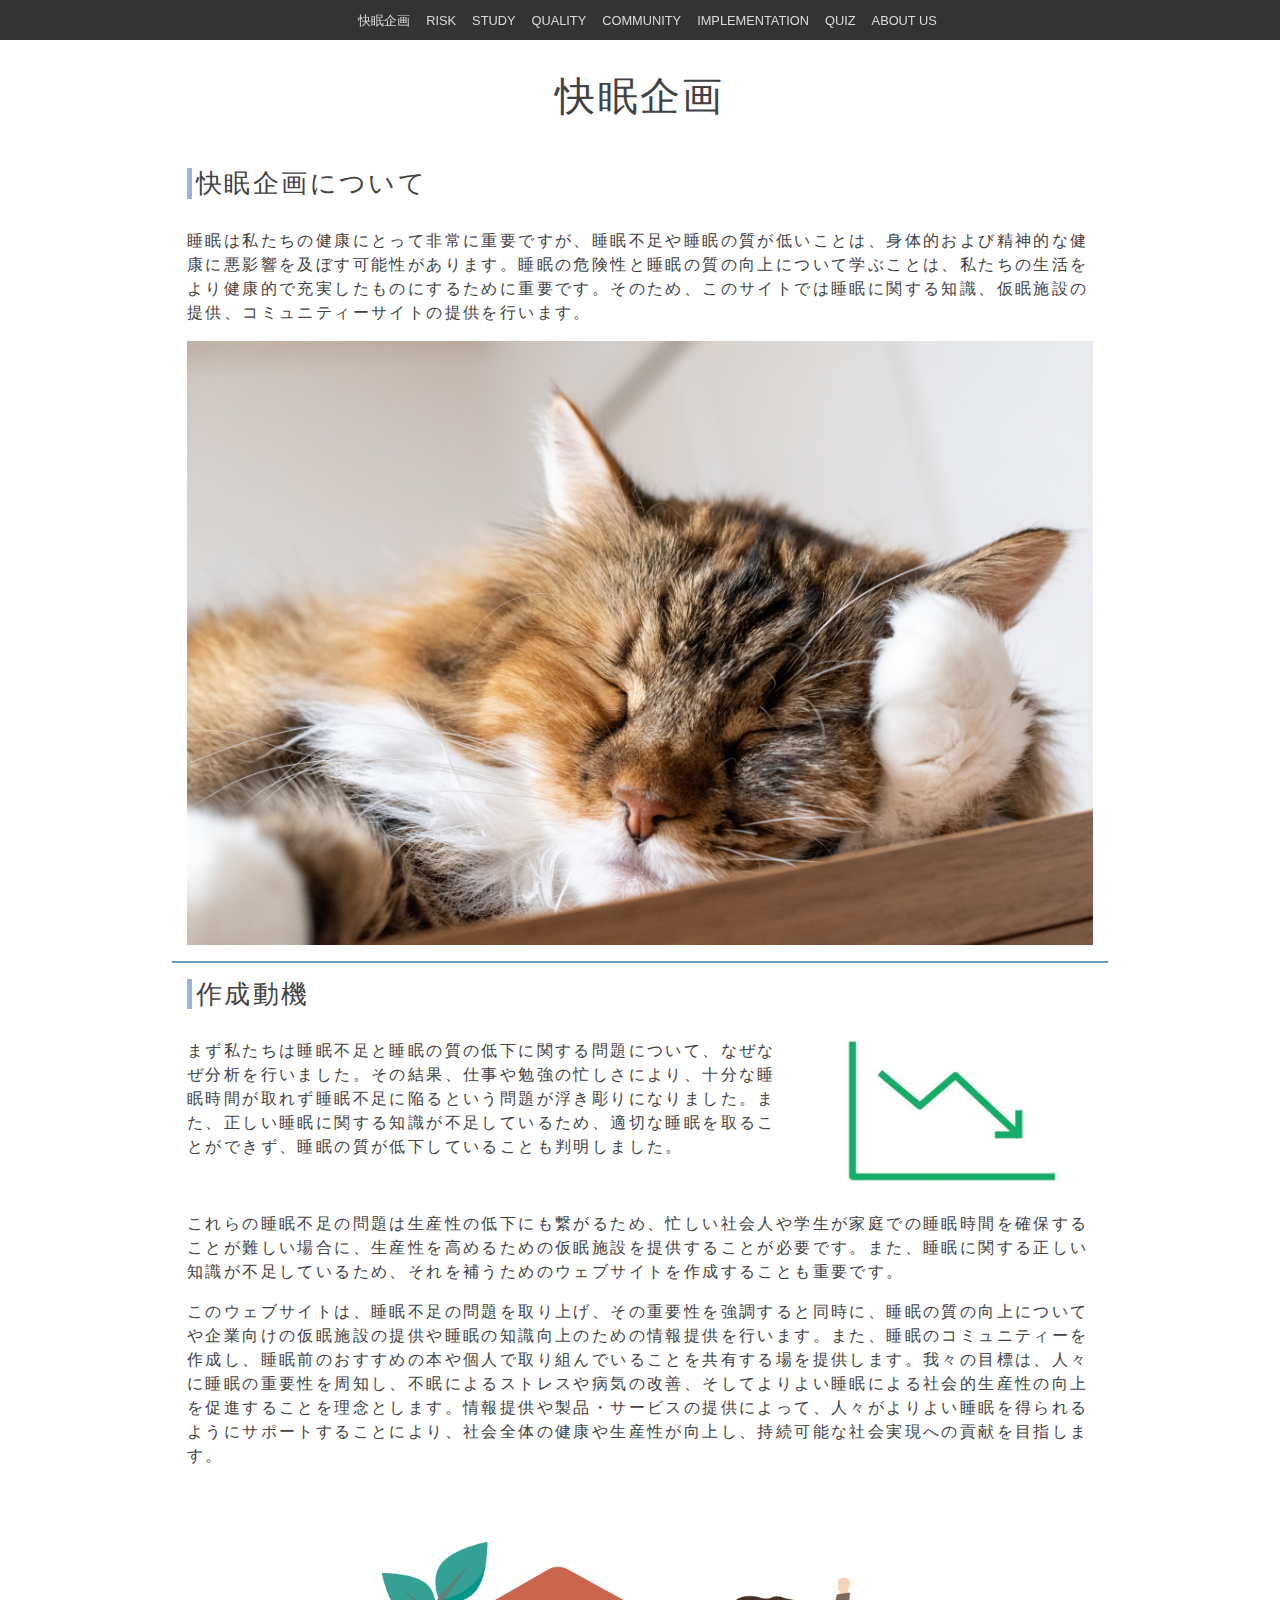
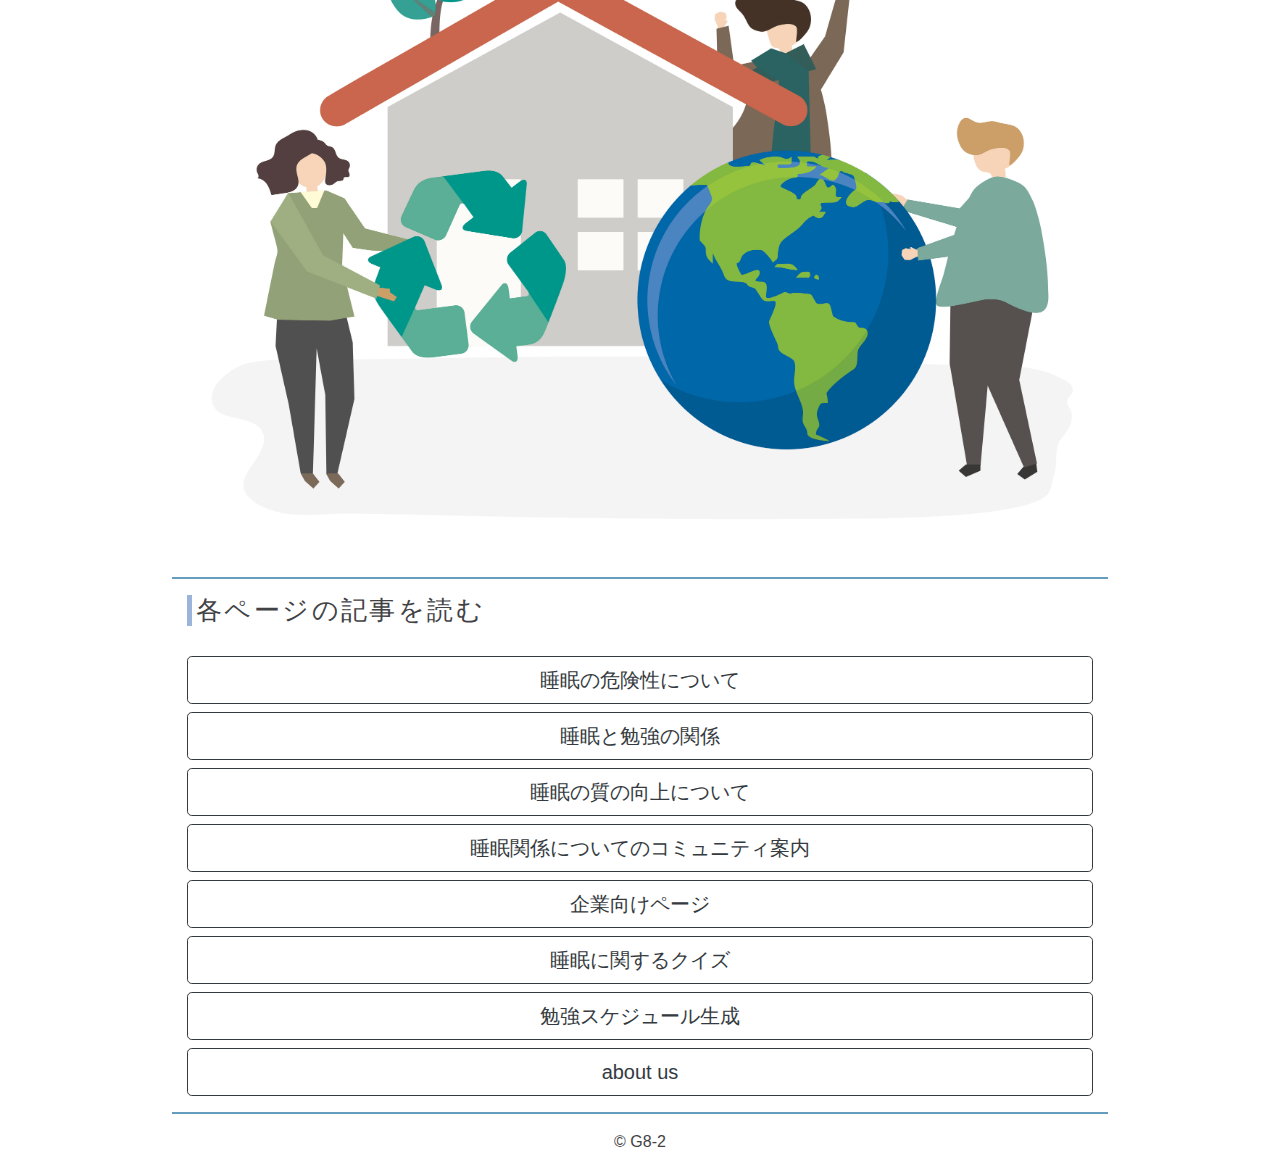
==== commit 48fa55a2: "[update] display alert on schedule.html" ====
--- a/index.html
+++ b/index.html
@@ -71,6 +71,7 @@
           <a href="community.html"><button type="button" class="btn btn-outline-dark btn-lg btn-block mb-2">睡眠関係についてのコミュニティ案内</button></a>
           <a href="implementation.html"><button type="button" class="btn btn-outline-dark btn-lg btn-block mb-2">企業向けページ</button></a>
           <a href="quiz.html"><button type="button" class="btn btn-outline-dark btn-lg btn-block mb-2">睡眠に関するクイズ</button></a>
+          <a href="schedule.html"><button type="button" class="btn btn-outline-dark btn-lg btn-block mb-2">勉強スケジュール生成</button></a>
           <a href="aboutus.html"><button type="button" class="btn btn-outline-dark btn-lg btn-block mb-2">about us</button></a>
         </div>
       </section>
